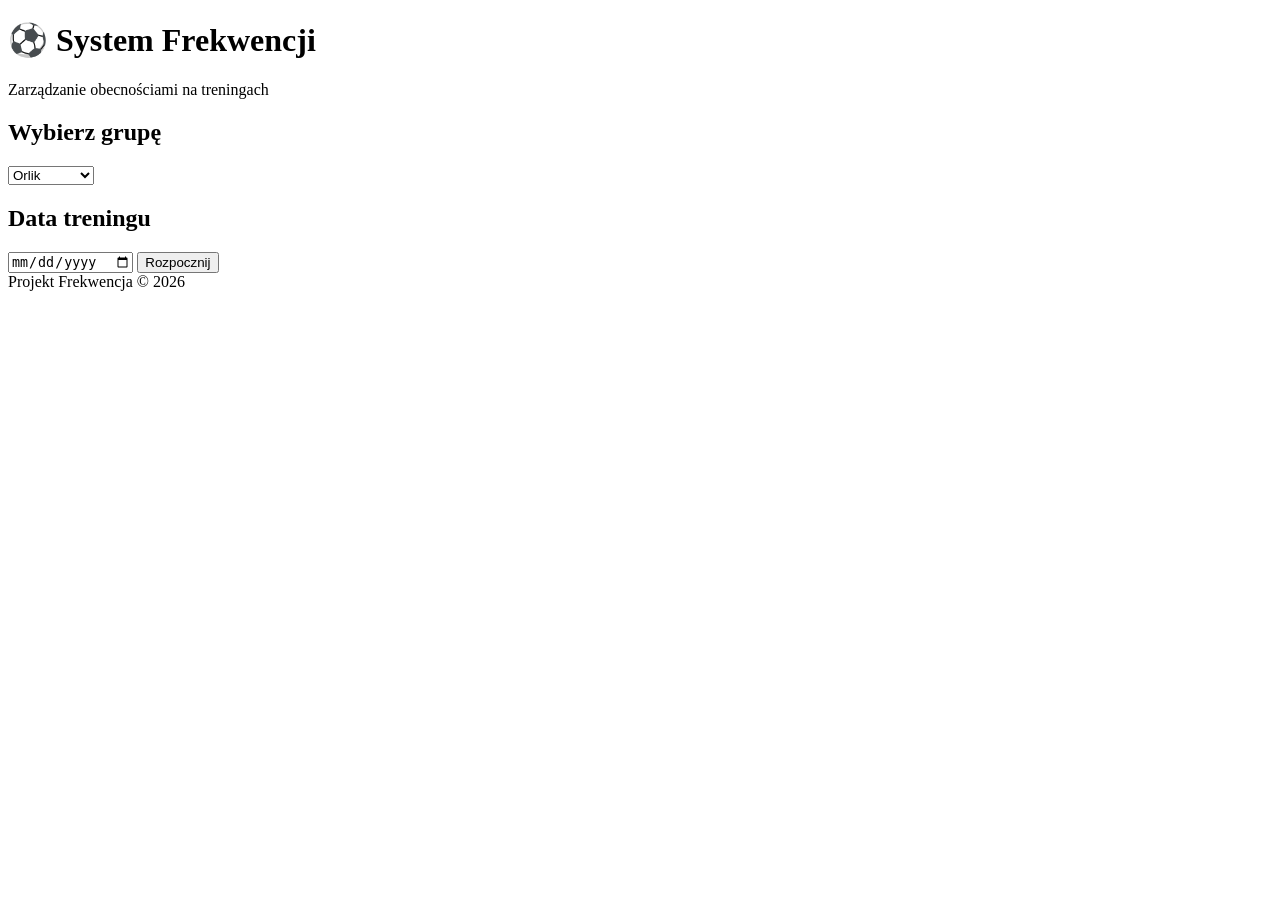
==== index.html @ 506cccec "Create index.html" ====
<!DOCTYPE html>
<html lang="pl">
<head>
    <meta charset="UTF-8">
    <meta name="viewport" content="width=device-width, initial-scale=1.0">
    <title>System Frekwencji</title>

    <link rel="stylesheet" href="style.css">

    <!-- Google Font -->
    <link rel="preconnect" href="https://fonts.googleapis.com">
    <link rel="preconnect" href="https://fonts.gstatic.com" crossorigin>

    <link href="https://fonts.googleapis.com/css2?family=Poppins:wght@300;400;500;600;700&display=swap" rel="stylesheet">
</head>
<body>

<div class="container">

    <header>

        <h1>⚽ System Frekwencji</h1>

        <p>Zarządzanie obecnościami na treningach</p>

    </header>

    <section class="card">

        <h2>Wybierz grupę</h2>

        <select id="group">

            <option>Orlik</option>
            <option>Młodzik</option>
            <option>Trampkarz</option>
            <option>Junior</option>

        </select>

        <h2>Data treningu</h2>

        <input type="date" id="date">

        <button id="startBtn">

            Rozpocznij

        </button>

    </section>

    <footer>

        Projekt Frekwencja © 2026

    </footer>

</div>

<script src="script.js"></script>

</body>
</html>
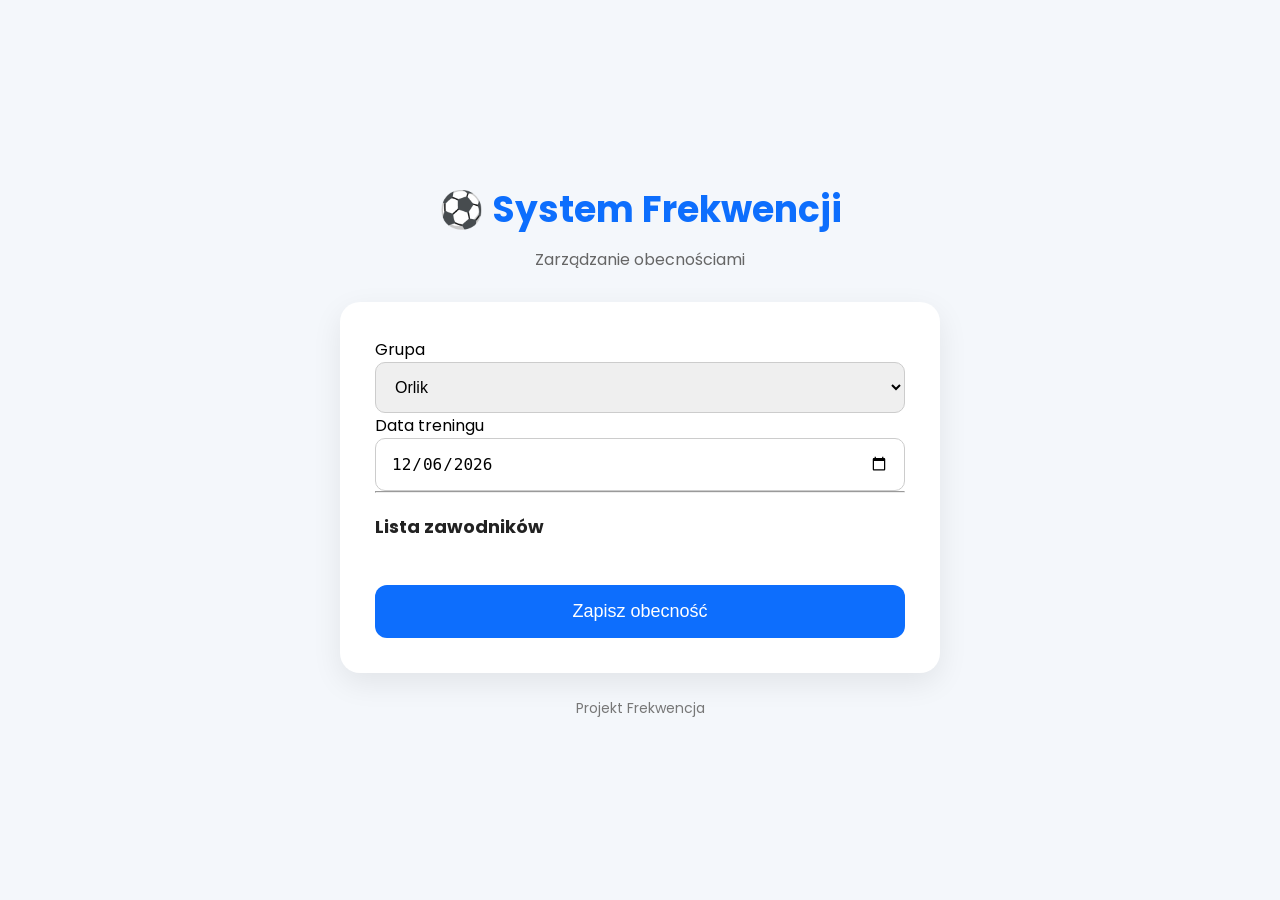
==== commit 40c374af: "Update index.html" ====
--- a/index.html
+++ b/index.html
@@ -7,7 +7,6 @@
 
     <link rel="stylesheet" href="style.css">
 
-    <!-- Google Font -->
     <link rel="preconnect" href="https://fonts.googleapis.com">
     <link rel="preconnect" href="https://fonts.gstatic.com" crossorigin>
 
@@ -17,44 +16,45 @@
 
 <div class="container">
 
-    <header>
+<header>
 
-        <h1>⚽ System Frekwencji</h1>
+<h1>⚽ System Frekwencji</h1>
 
-        <p>Zarządzanie obecnościami na treningach</p>
+<p>Zarządzanie obecnościami</p>
 
-    </header>
+</header>
 
-    <section class="card">
+<div class="card">
 
-        <h2>Wybierz grupę</h2>
+<label>Grupa</label>
 
-        <select id="group">
+<select id="group">
+    <option value="Orlik">Orlik</option>
+    <option value="Młodzik">Młodzik</option>
+    <option value="Junior">Junior</option>
+</select>
 
-            <option>Orlik</option>
-            <option>Młodzik</option>
-            <option>Trampkarz</option>
-            <option>Junior</option>
+<label>Data treningu</label>
 
-        </select>
+<input type="date" id="date">
 
-        <h2>Data treningu</h2>
+<hr>
 
-        <input type="date" id="date">
+<h2>Lista zawodników</h2>
 
-        <button id="startBtn">
+<div id="players"></div>
 
-            Rozpocznij
+<button id="saveBtn">
+Zapisz obecność
+</button>
 
-        </button>
+</div>
 
-    </section>
+<footer>
 
-    <footer>
+Projekt Frekwencja
 
-        Projekt Frekwencja © 2026
-
-    </footer>
+</footer>
 
 </div>
 
--- a/style.css
+++ b/style.css
@@ -0,0 +1,150 @@
+*{
+    margin:0;
+    padding:0;
+    box-sizing:border-box;
+}
+
+body{
+
+    font-family:Poppins,sans-serif;
+
+    background:#f4f7fb;
+
+    display:flex;
+
+    justify-content:center;
+
+    align-items:center;
+
+    min-height:100vh;
+
+}
+
+.container{
+
+    width:90%;
+    max-width:600px;
+
+}
+
+header{
+
+    text-align:center;
+
+    margin-bottom:30px;
+
+}
+
+header h1{
+
+    color:#0d6efd;
+
+    font-size:36px;
+
+}
+
+header p{
+
+    color:#666;
+
+    margin-top:10px;
+
+}
+
+.card{
+
+    background:white;
+
+    border-radius:20px;
+
+    padding:35px;
+
+    box-shadow:0 10px 30px rgba(0,0,0,.08);
+
+}
+
+.card h2{
+
+    margin-top:20px;
+
+    margin-bottom:10px;
+
+    color:#222;
+
+    font-size:18px;
+
+}
+
+select,input{
+
+    width:100%;
+
+    padding:15px;
+
+    border-radius:10px;
+
+    border:1px solid #ccc;
+
+    font-size:16px;
+
+}
+
+button{
+
+    width:100%;
+
+    margin-top:35px;
+
+    padding:16px;
+
+    border:none;
+
+    border-radius:12px;
+
+    background:#0d6efd;
+
+    color:white;
+
+    font-size:18px;
+
+    cursor:pointer;
+
+    transition:.3s;
+
+}
+
+button:hover{
+
+    background:#0b5ed7;
+
+    transform:translateY(-2px);
+
+}
+
+footer{
+
+    text-align:center;
+
+    margin-top:25px;
+
+    color:#777;
+
+    font-size:14px;
+
+}
+
+@media(max-width:600px){
+
+header h1{
+
+    font-size:28px;
+
+}
+
+.card{
+
+    padding:25px;
+
+}
+
+}
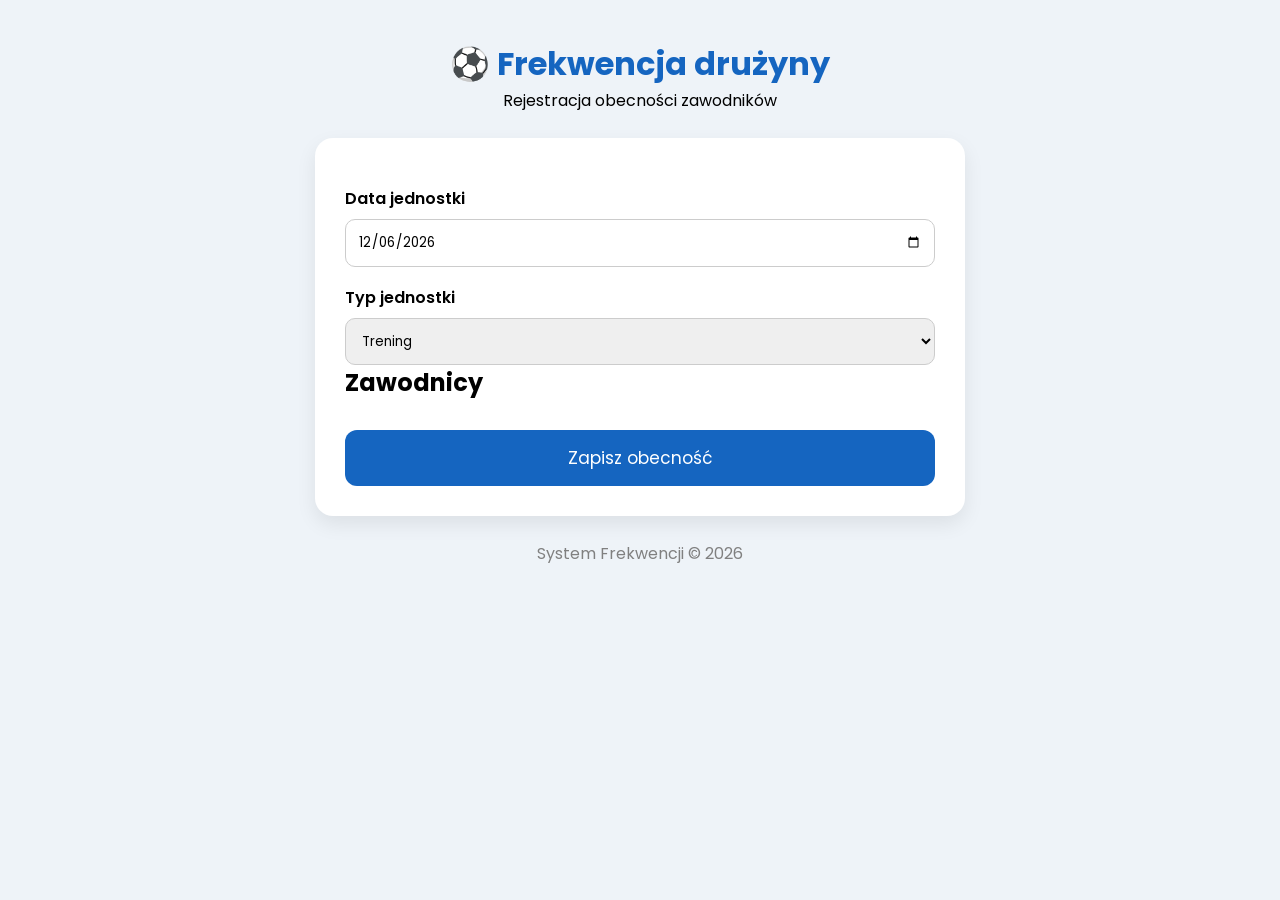
==== commit a1d52f83: "Update index.html for team attendance system" ====
--- a/index.html
+++ b/index.html
@@ -1,64 +1,91 @@
 <!DOCTYPE html>
 <html lang="pl">
+
 <head>
-    <meta charset="UTF-8">
-    <meta name="viewport" content="width=device-width, initial-scale=1.0">
-    <title>System Frekwencji</title>
 
-    <link rel="stylesheet" href="style.css">
+<meta charset="UTF-8">
+<meta name="viewport" content="width=device-width, initial-scale=1.0">
 
-    <link rel="preconnect" href="https://fonts.googleapis.com">
-    <link rel="preconnect" href="https://fonts.gstatic.com" crossorigin>
+<title>Frekwencja drużyny</title>
 
-    <link href="https://fonts.googleapis.com/css2?family=Poppins:wght@300;400;500;600;700&display=swap" rel="stylesheet">
+<link rel="stylesheet" href="style.css">
+
+<link href="https://fonts.googleapis.com/css2?family=Poppins:wght@300;400;500;600;700&display=swap" rel="stylesheet">
+
 </head>
+
+
 <body>
+
 
 <div class="container">
 
+
 <header>
 
-<h1>⚽ System Frekwencji</h1>
+<h1>⚽ Frekwencja drużyny</h1>
 
-<p>Zarządzanie obecnościami</p>
+<p>Rejestracja obecności zawodników</p>
 
 </header>
 
+
+
 <div class="card">
 
-<label>Grupa</label>
 
-<select id="group">
-    <option value="Orlik">Orlik</option>
-    <option value="Młodzik">Młodzik</option>
-    <option value="Junior">Junior</option>
-</select>
-
-<label>Data treningu</label>
+<label>Data jednostki</label>
 
 <input type="date" id="date">
 
-<hr>
 
-<h2>Lista zawodników</h2>
+
+<label>Typ jednostki</label>
+
+<select id="type">
+
+<option>Trening</option>
+
+<option>Sparing</option>
+
+<option>Mecz ligowy</option>
+
+<option>Turniej</option>
+
+</select>
+
+
+
+<h2>Zawodnicy</h2>
+
 
 <div id="players"></div>
 
+
+
 <button id="saveBtn">
+
 Zapisz obecność
+
 </button>
+
 
 </div>
 
+
 <footer>
 
-Projekt Frekwencja
+System Frekwencji © 2026
 
 </footer>
 
+
 </div>
+
 
 <script src="script.js"></script>
 
+
 </body>
+
 </html>
--- a/style.css
+++ b/style.css
@@ -1,150 +1,142 @@
 *{
-    margin:0;
-    padding:0;
-    box-sizing:border-box;
+margin:0;
+padding:0;
+box-sizing:border-box;
+font-family:Poppins,sans-serif;
 }
 
 body{
 
-    font-family:Poppins,sans-serif;
+background:#eef3f8;
 
-    background:#f4f7fb;
+display:flex;
 
-    display:flex;
+justify-content:center;
 
-    justify-content:center;
-
-    align-items:center;
-
-    min-height:100vh;
+padding:40px;
 
 }
 
 .container{
 
-    width:90%;
-    max-width:600px;
+width:650px;
+
+max-width:95%;
 
 }
 
 header{
 
-    text-align:center;
+text-align:center;
 
-    margin-bottom:30px;
+margin-bottom:25px;
 
 }
 
 header h1{
 
-    color:#0d6efd;
-
-    font-size:36px;
-
-}
-
-header p{
-
-    color:#666;
-
-    margin-top:10px;
+color:#1565c0;
 
 }
 
 .card{
 
-    background:white;
+background:white;
 
-    border-radius:20px;
+padding:30px;
 
-    padding:35px;
+border-radius:18px;
 
-    box-shadow:0 10px 30px rgba(0,0,0,.08);
+box-shadow:0 8px 20px rgba(0,0,0,.08);
 
 }
 
-.card h2{
+label{
 
-    margin-top:20px;
+display:block;
 
-    margin-bottom:10px;
+margin-top:18px;
 
-    color:#222;
+margin-bottom:8px;
 
-    font-size:18px;
+font-weight:600;
 
 }
 
 select,input{
 
-    width:100%;
+width:100%;
 
-    padding:15px;
+padding:12px;
 
-    border-radius:10px;
+border-radius:10px;
 
-    border:1px solid #ccc;
+border:1px solid #ccc;
 
-    font-size:16px;
+}
+
+hr{
+
+margin:30px 0;
+
+}
+
+.player{
+
+display:flex;
+
+justify-content:space-between;
+
+align-items:center;
+
+padding:12px;
+
+border-bottom:1px solid #eee;
+
+}
+
+.player label{
+
+margin:0;
+
+font-weight:500;
 
 }
 
 button{
 
-    width:100%;
+margin-top:30px;
 
-    margin-top:35px;
+width:100%;
 
-    padding:16px;
+padding:15px;
 
-    border:none;
+border:none;
 
-    border-radius:12px;
+border-radius:12px;
 
-    background:#0d6efd;
+background:#1565c0;
 
-    color:white;
+color:white;
 
-    font-size:18px;
+font-size:17px;
 
-    cursor:pointer;
-
-    transition:.3s;
+cursor:pointer;
 
 }
 
 button:hover{
 
-    background:#0b5ed7;
-
-    transform:translateY(-2px);
+background:#0d47a1;
 
 }
 
 footer{
 
-    text-align:center;
+text-align:center;
 
-    margin-top:25px;
+margin-top:25px;
 
-    color:#777;
-
-    font-size:14px;
+color:gray;
 
 }
-
-@media(max-width:600px){
-
-header h1{
-
-    font-size:28px;
-
-}
-
-.card{
-
-    padding:25px;
-
-}
-
-}
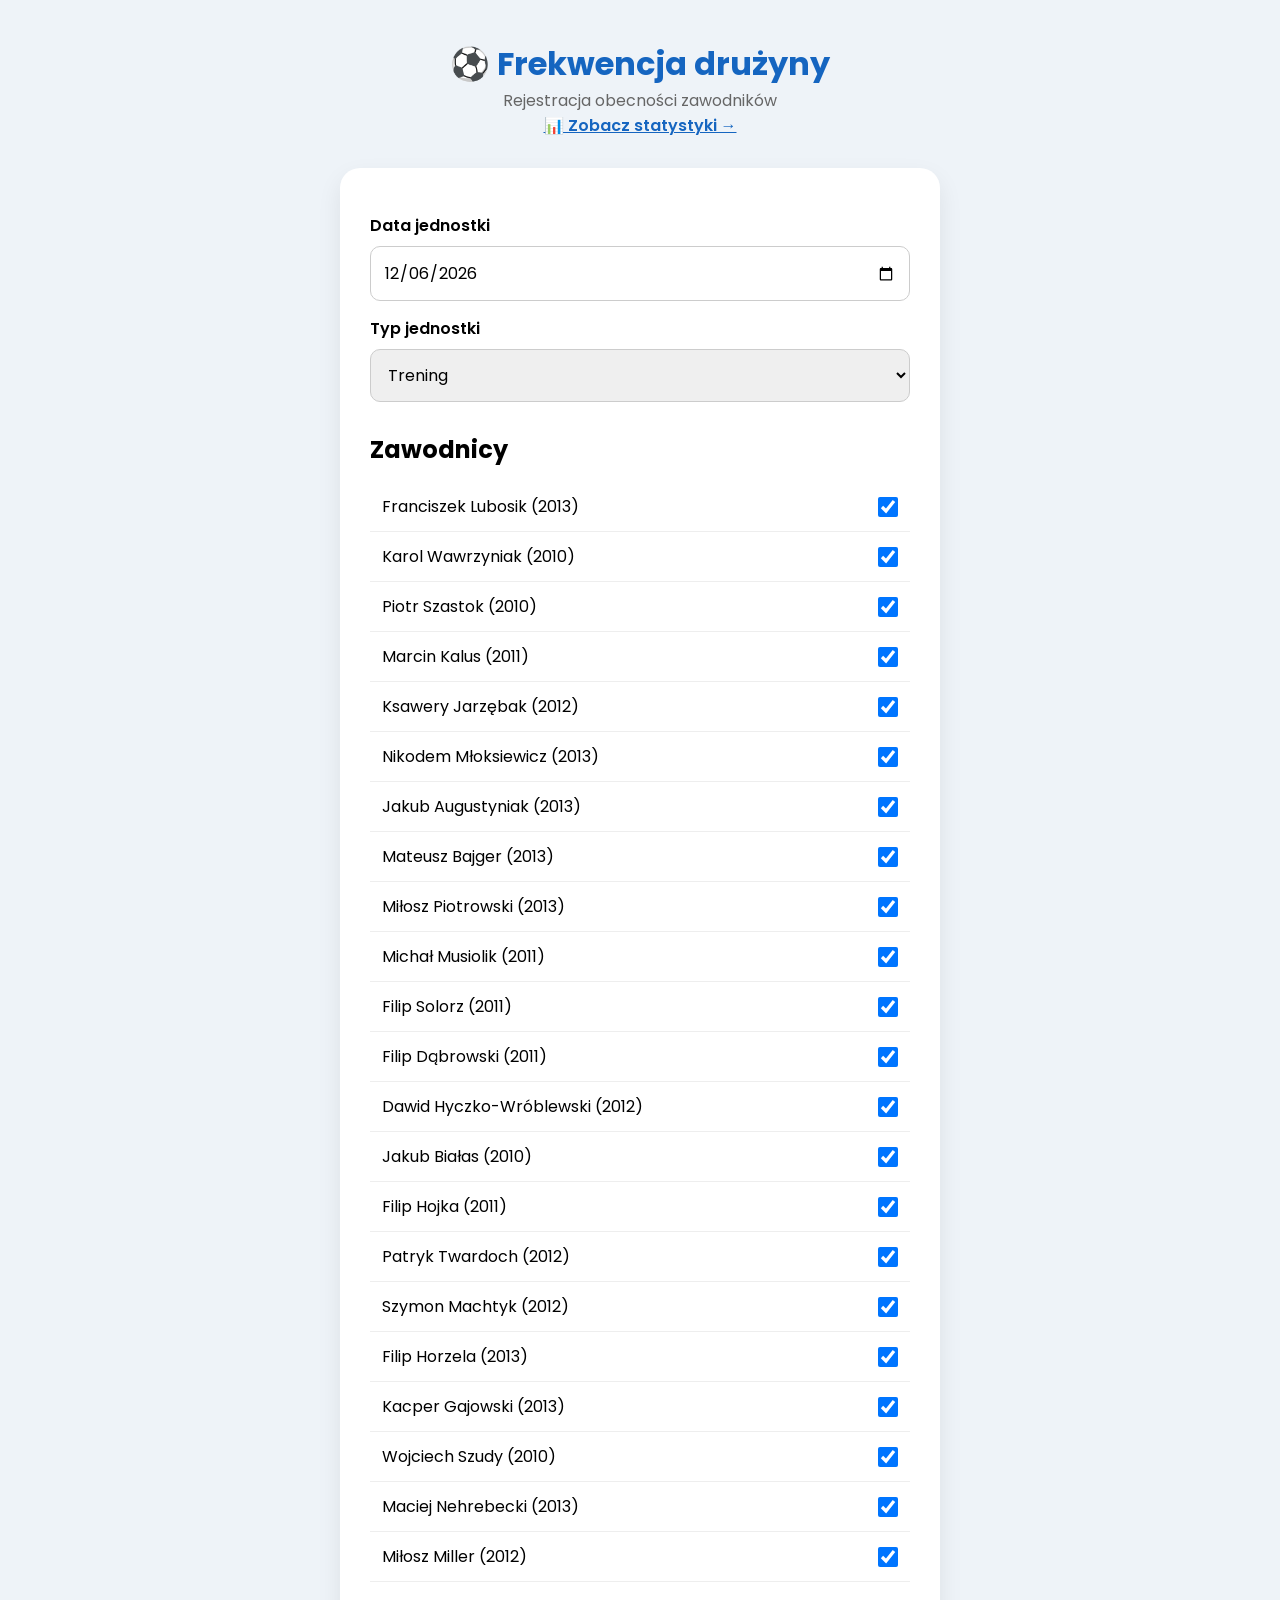
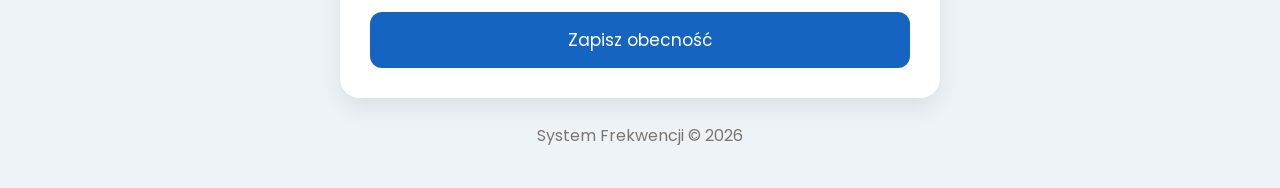
==== commit a086ec71: "Update index.html" ====
--- a/index.html
+++ b/index.html
@@ -1,91 +1,41 @@
 <!DOCTYPE html>
 <html lang="pl">
+<head>
+    <meta charset="UTF-8">
+    <meta name="viewport" content="width=device-width, initial-scale=1.0">
+    <title>Frekwencja drużyny</title>
+    <link rel="stylesheet" href="style.css">
+    <link href="https://fonts.googleapis.com/css2?family=Poppins:wght@300;400;500;600;700&display=swap" rel="stylesheet">
+</head>
+<body>
+    <div class="container">
+        <header>
+            <h1>⚽ Frekwencja drużyny</h1>
+            <p>Rejestracja obecności zawodników</p>
+            <p><a href="stats.html" style="color:#1565c0; font-weight:600;">📊 Zobacz statystyki →</a></p>
+        </header>
 
-<head>
+        <div class="card">
+            <label>Data jednostki</label>
+            <input type="date" id="date">
 
-<meta charset="UTF-8">
-<meta name="viewport" content="width=device-width, initial-scale=1.0">
+            <label>Typ jednostki</label>
+            <select id="type">
+                <option>Trening</option>
+                <option>Sparing</option>
+                <option>Mecz ligowy</option>
+                <option>Turniej</option>
+            </select>
 
-<title>Frekwencja drużyny</title>
+            <h2>Zawodnicy</h2>
+            <div id="players"></div>
 
-<link rel="stylesheet" href="style.css">
+            <button id="saveBtn">Zapisz obecność</button>
+        </div>
 
-<link href="https://fonts.googleapis.com/css2?family=Poppins:wght@300;400;500;600;700&display=swap" rel="stylesheet">
+        <footer>System Frekwencji © 2026</footer>
+    </div>
 
-</head>
-
-
-<body>
-
-
-<div class="container">
-
-
-<header>
-
-<h1>⚽ Frekwencja drużyny</h1>
-
-<p>Rejestracja obecności zawodników</p>
-
-</header>
-
-
-
-<div class="card">
-
-
-<label>Data jednostki</label>
-
-<input type="date" id="date">
-
-
-
-<label>Typ jednostki</label>
-
-<select id="type">
-
-<option>Trening</option>
-
-<option>Sparing</option>
-
-<option>Mecz ligowy</option>
-
-<option>Turniej</option>
-
-</select>
-
-
-
-<h2>Zawodnicy</h2>
-
-
-<div id="players"></div>
-
-
-
-<button id="saveBtn">
-
-Zapisz obecność
-
-</button>
-
-
-</div>
-
-
-<footer>
-
-System Frekwencji © 2026
-
-</footer>
-
-
-</div>
-
-
-<script src="script.js"></script>
-
-
+    <script src="script.js"></script>
 </body>
-
 </html>
--- a/style.css
+++ b/style.css
@@ -1,9 +1,12 @@
 *{
+
 margin:0;
 padding:0;
 box-sizing:border-box;
 font-family:Poppins,sans-serif;
+
 }
+
 
 body{
 
@@ -17,27 +20,41 @@
 
 }
 
+
 .container{
 
-width:650px;
+width:600px;
 
 max-width:95%;
 
 }
 
+
 header{
 
 text-align:center;
 
-margin-bottom:25px;
+margin-bottom:30px;
 
 }
+
 
 header h1{
 
 color:#1565c0;
 
+font-size:32px;
+
 }
+
+
+header p{
+
+color:#666;
+
+}
+
+
 
 .card{
 
@@ -45,41 +62,54 @@
 
 padding:30px;
 
-border-radius:18px;
+border-radius:20px;
 
-box-shadow:0 8px 20px rgba(0,0,0,.08);
+box-shadow:0 10px 25px rgba(0,0,0,.08);
 
 }
+
+
 
 label{
 
 display:block;
 
-margin-top:18px;
+font-weight:600;
+
+margin-top:15px;
 
 margin-bottom:8px;
 
-font-weight:600;
-
 }
 
-select,input{
+
+
+input,
+select{
 
 width:100%;
 
-padding:12px;
+padding:13px;
 
 border-radius:10px;
 
 border:1px solid #ccc;
 
+font-size:16px;
+
 }
 
-hr{
 
-margin:30px 0;
+
+h2{
+
+margin-top:30px;
+
+margin-bottom:15px;
 
 }
+
+
 
 .player{
 
@@ -95,19 +125,31 @@
 
 }
 
-.player label{
 
-margin:0;
 
-font-weight:500;
+.player-name{
+
+font-size:16px;
 
 }
 
+
+
+.player input{
+
+width:20px;
+
+height:20px;
+
+}
+
+
+
 button{
 
+width:100%;
+
 margin-top:30px;
-
-width:100%;
 
 padding:15px;
 
@@ -125,11 +167,15 @@
 
 }
 
+
+
 button:hover{
 
 background:#0d47a1;
 
 }
+
+
 
 footer{
 
@@ -137,6 +183,6 @@
 
 margin-top:25px;
 
-color:gray;
+color:#777;
 
 }
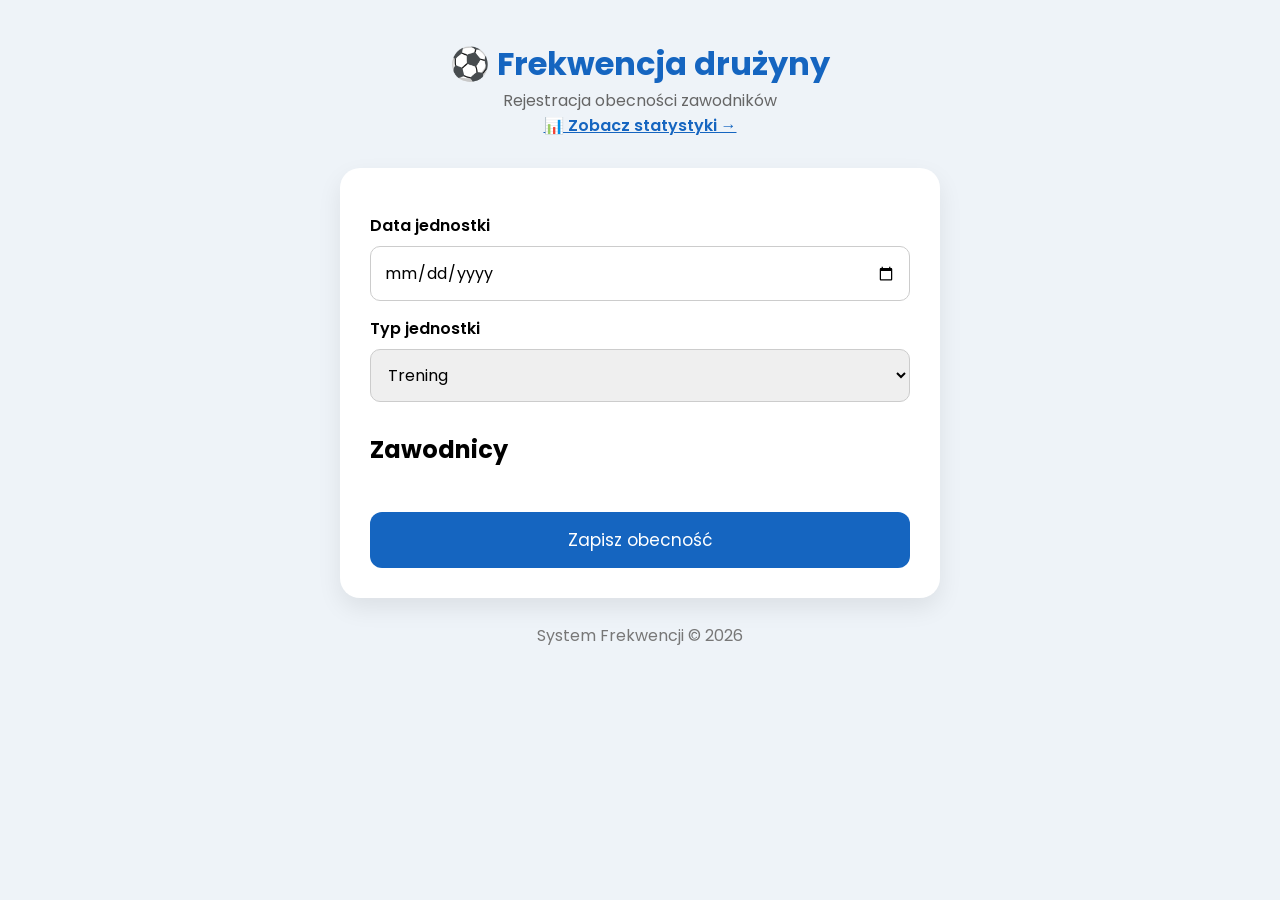
==== commit ec1321d6: "Update index.html" ====
--- a/index.html
+++ b/index.html
@@ -12,7 +12,7 @@
         <header>
             <h1>⚽ Frekwencja drużyny</h1>
             <p>Rejestracja obecności zawodników</p>
-            <p><a href="stats.html" style="color:#1565c0; font-weight:600;">📊 Zobacz statystyki →</a></p>
+            <p><a href="stats.html" style="color:#1565c0;font-weight:600;">📊 Zobacz statystyki →</a></p>
         </header>
 
         <div class="card">
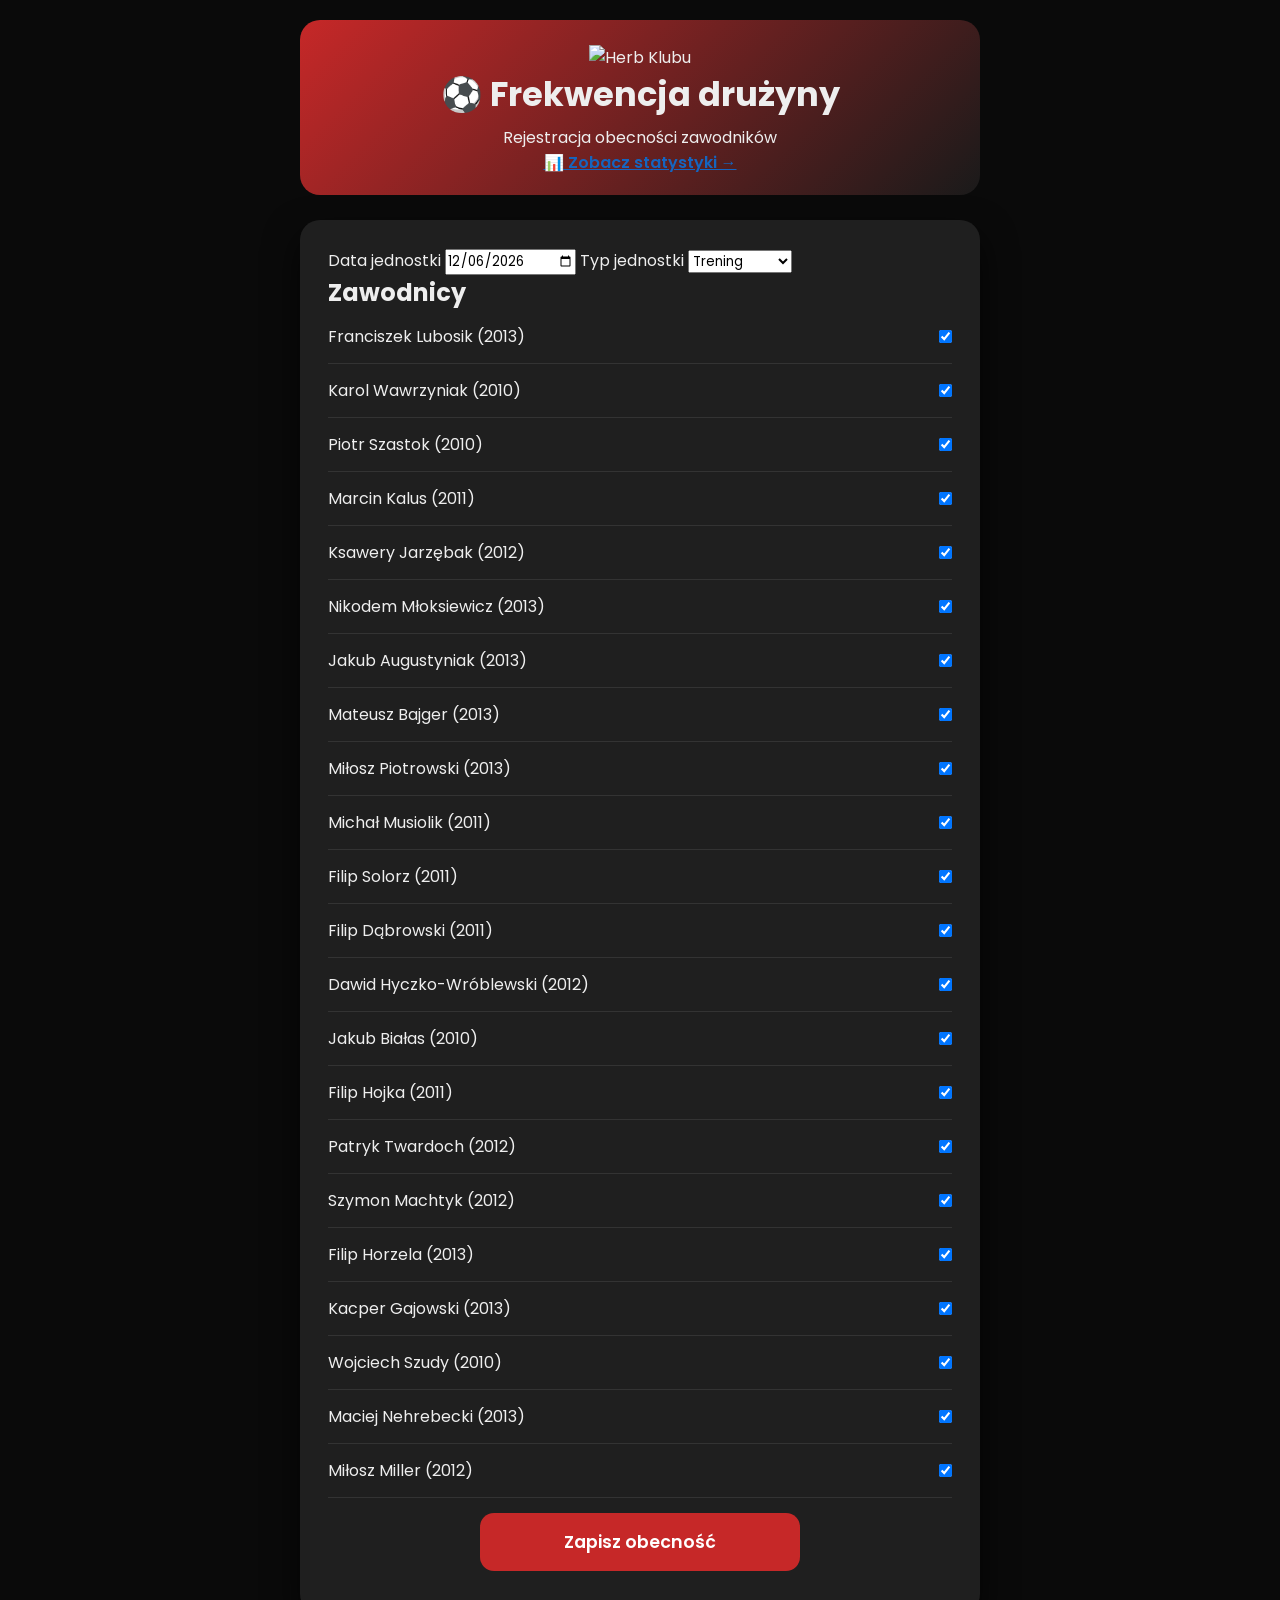
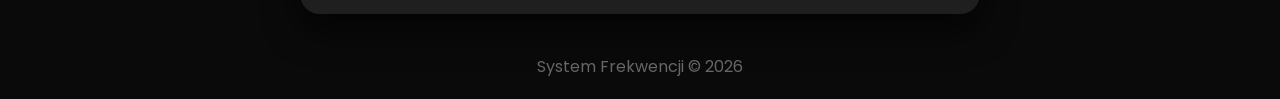
==== commit 41b43bcb: "Add club logo image to header in index.html" ====
--- a/index.html
+++ b/index.html
@@ -9,8 +9,9 @@
 </head>
 <body>
     <div class="container">
-        <header>
-            <h1>⚽ Frekwencja drużyny</h1>
+      <header>
+    <img src="herb.png" alt="Herb Klubu" class="club-logo">
+    <h1>⚽ Frekwencja drużyny</h1>
             <p>Rejestracja obecności zawodników</p>
             <p><a href="stats.html" style="color:#1565c0;font-weight:600;">📊 Zobacz statystyki →</a></p>
         </header>
--- a/style.css
+++ b/style.css
@@ -1,188 +1,98 @@
-*{
-
-margin:0;
-padding:0;
-box-sizing:border-box;
-font-family:Poppins,sans-serif;
-
+* {
+  margin: 0;
+  padding: 0;
+  box-sizing: border-box;
+  font-family: 'Poppins', sans-serif;
 }
 
-
-body{
-
-background:#eef3f8;
-
-display:flex;
-
-justify-content:center;
-
-padding:40px;
-
+body {
+  background: #0a0a0a;
+  color: #eee;
 }
 
-
-.container{
-
-width:600px;
-
-max-width:95%;
-
+.container {
+  max-width: 720px;
+  margin: 0 auto;
+  padding: 20px;
 }
 
-
-header{
-
-text-align:center;
-
-margin-bottom:30px;
-
+header {
+  text-align: center;
+  padding: 25px 0 20px;
+  background: linear-gradient(135deg, #c62828, #1a1a1a);
+  border-radius: 20px;
+  margin-bottom: 25px;
+  position: relative;
 }
 
-
-header h1{
-
-color:#1565c0;
-
-font-size:32px;
-
+.logo-placeholder {
+  width: 90px;
+  height: 90px;
+  background: #fff;
+  border-radius: 50%;
+  margin: 0 auto 12px;
+  display: flex;
+  align-items: center;
+  justify-content: center;
+  font-size: 2.5rem;
+  box-shadow: 0 4px 15px rgba(198, 40, 40, 0.4);
 }
 
-
-header p{
-
-color:#666;
-
+header h1 {
+  font-size: 2.1rem;
+  margin-bottom: 5px;
 }
 
-
-
-.card{
-
-background:white;
-
-padding:30px;
-
-border-radius:20px;
-
-box-shadow:0 10px 25px rgba(0,0,0,.08);
-
+.card {
+  background: #1f1f1f;
+  padding: 28px;
+  border-radius: 20px;
+  box-shadow: 0 15px 35px rgba(0,0,0,0.7);
 }
 
-
-
-label{
-
-display:block;
-
-font-weight:600;
-
-margin-top:15px;
-
-margin-bottom:8px;
-
+button, .btn {
+  display: block;
+  width: 100%;
+  max-width: 320px;
+  margin: 15px auto;
+  padding: 16px;
+  background: #c62828;
+  color: white;
+  border: none;
+  border-radius: 14px;
+  font-size: 1.1rem;
+  font-weight: 600;
+  cursor: pointer;
+  transition: all 0.3s;
 }
 
-
-
-input,
-select{
-
-width:100%;
-
-padding:13px;
-
-border-radius:10px;
-
-border:1px solid #ccc;
-
-font-size:16px;
-
+button:hover, .btn:hover {
+  background: #e53935;
+  transform: translateY(-3px);
 }
 
-
-
-h2{
-
-margin-top:30px;
-
-margin-bottom:15px;
-
+.player {
+  display: flex;
+  justify-content: space-between;
+  align-items: center;
+  padding: 14px 0;
+  border-bottom: 1px solid #333;
 }
 
-
-
-.player{
-
-display:flex;
-
-justify-content:space-between;
-
-align-items:center;
-
-padding:12px;
-
-border-bottom:1px solid #eee;
-
+footer {
+  text-align: center;
+  margin-top: 40px;
+  color: #666;
 }
 
-
-
-.player-name{
-
-font-size:16px;
-
+/* Wykres */
+canvas {
+  max-width: 100%;
+  margin: 20px 0 30px;
 }
 
-
-
-.player input{
-
-width:20px;
-
-height:20px;
-
+/* Mobile */
+@media (max-width: 600px) {
+  .container { padding: 15px; }
+  header h1 { font-size: 1.7rem; }
 }
-
-
-
-button{
-
-width:100%;
-
-margin-top:30px;
-
-padding:15px;
-
-border:none;
-
-border-radius:12px;
-
-background:#1565c0;
-
-color:white;
-
-font-size:17px;
-
-cursor:pointer;
-
-}
-
-
-
-button:hover{
-
-background:#0d47a1;
-
-}
-
-
-
-footer{
-
-text-align:center;
-
-margin-top:25px;
-
-color:#777;
-
-}
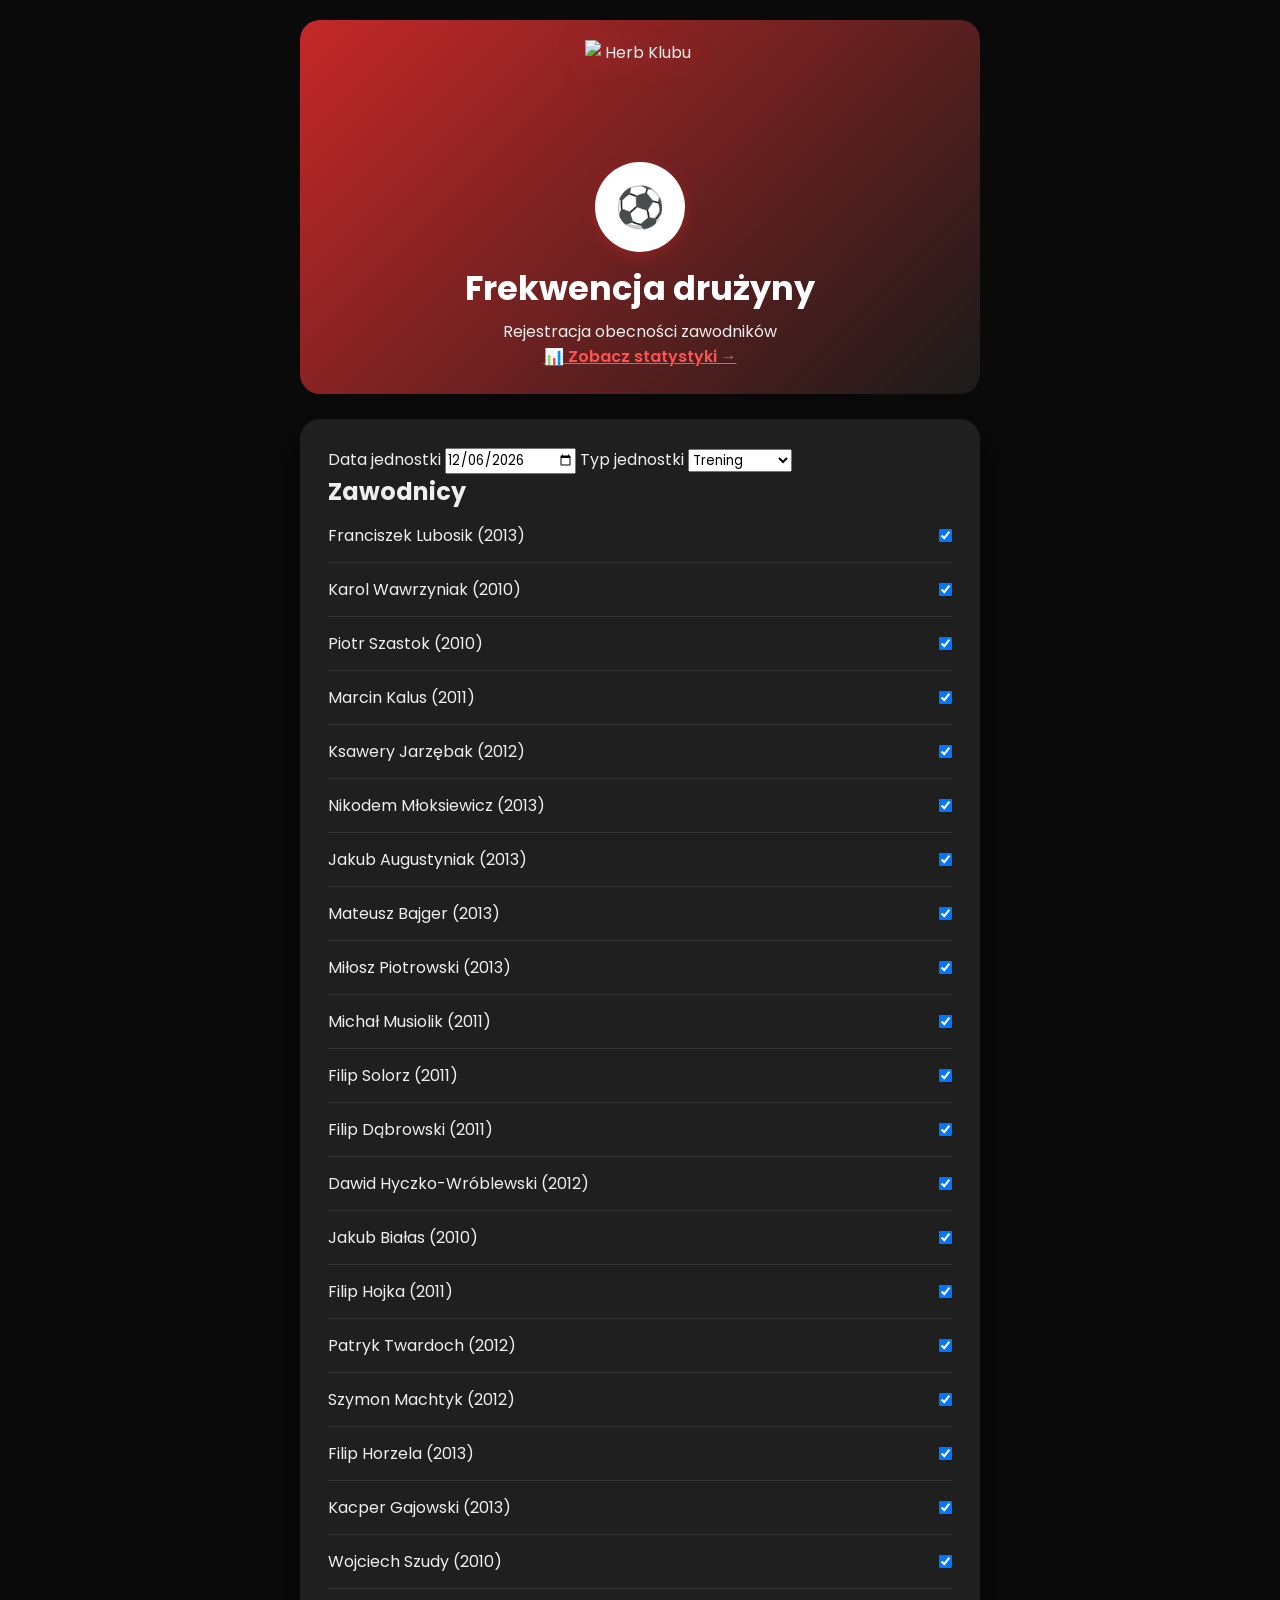
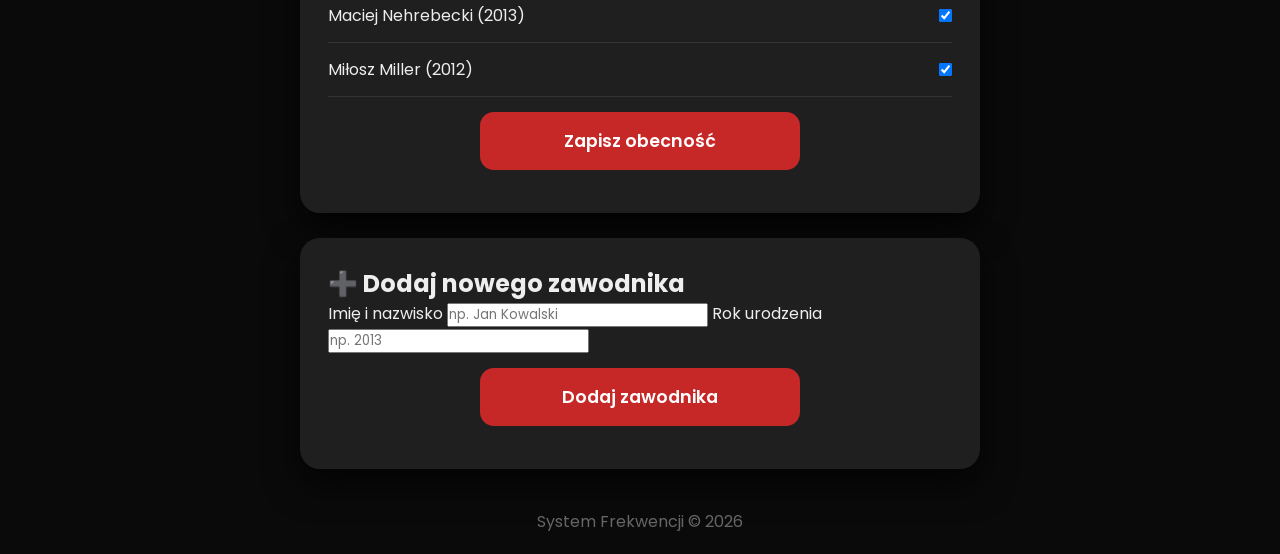
==== commit 16a142b0: "Update index.html" ====
--- a/index.html
+++ b/index.html
@@ -9,11 +9,12 @@
 </head>
 <body>
     <div class="container">
-      <header>
-    <img src="herb.png" alt="Herb Klubu" class="club-logo">
-    <h1>⚽ Frekwencja drużyny</h1>
+        <header>
+            <img src="herb.png" alt="Herb Klubu" class="club-logo">
+            <div class="logo-placeholder">⚽</div>
+            <h1>Frekwencja drużyny</h1>
             <p>Rejestracja obecności zawodników</p>
-            <p><a href="stats.html" style="color:#1565c0;font-weight:600;">📊 Zobacz statystyki →</a></p>
+            <p><a href="stats.html" style="color:#ff5252; font-weight:600;">📊 Zobacz statystyki →</a></p>
         </header>
 
         <div class="card">
@@ -34,6 +35,18 @@
             <button id="saveBtn">Zapisz obecność</button>
         </div>
 
+        <!-- NOWA SEKCJA - DODAWANIE ZAWODNIKA -->
+        <div class="card" style="margin-top:25px;">
+            <h2>➕ Dodaj nowego zawodnika</h2>
+            <label>Imię i nazwisko</label>
+            <input type="text" id="newName" placeholder="np. Jan Kowalski">
+            
+            <label>Rok urodzenia</label>
+            <input type="text" id="newBirth" placeholder="np. 2013">
+            
+            <button id="addPlayerBtn">Dodaj zawodnika</button>
+        </div>
+
         <footer>System Frekwencji © 2026</footer>
     </div>
 
--- a/style.css
+++ b/style.css
@@ -91,6 +91,29 @@
   margin: 20px 0 30px;
 }
 
+.club-logo {
+  width: 110px;
+  height: 110px;
+  object-fit: contain;
+  margin: 0 auto 12px;
+  display: block;
+  filter: drop-shadow(0 4px 12px rgba(198, 40, 40, 0.5));
+}
+
+header {
+  text-align: center;
+  padding: 20px 0 25px;
+  background: linear-gradient(135deg, #c62828, #1a1a1a);
+  border-radius: 20px;
+  margin-bottom: 25px;
+}
+
+header h1 {
+  font-size: 2.1rem;
+  margin: 8px 0 5px;
+  color: white;
+}
+
 /* Mobile */
 @media (max-width: 600px) {
   .container { padding: 15px; }
